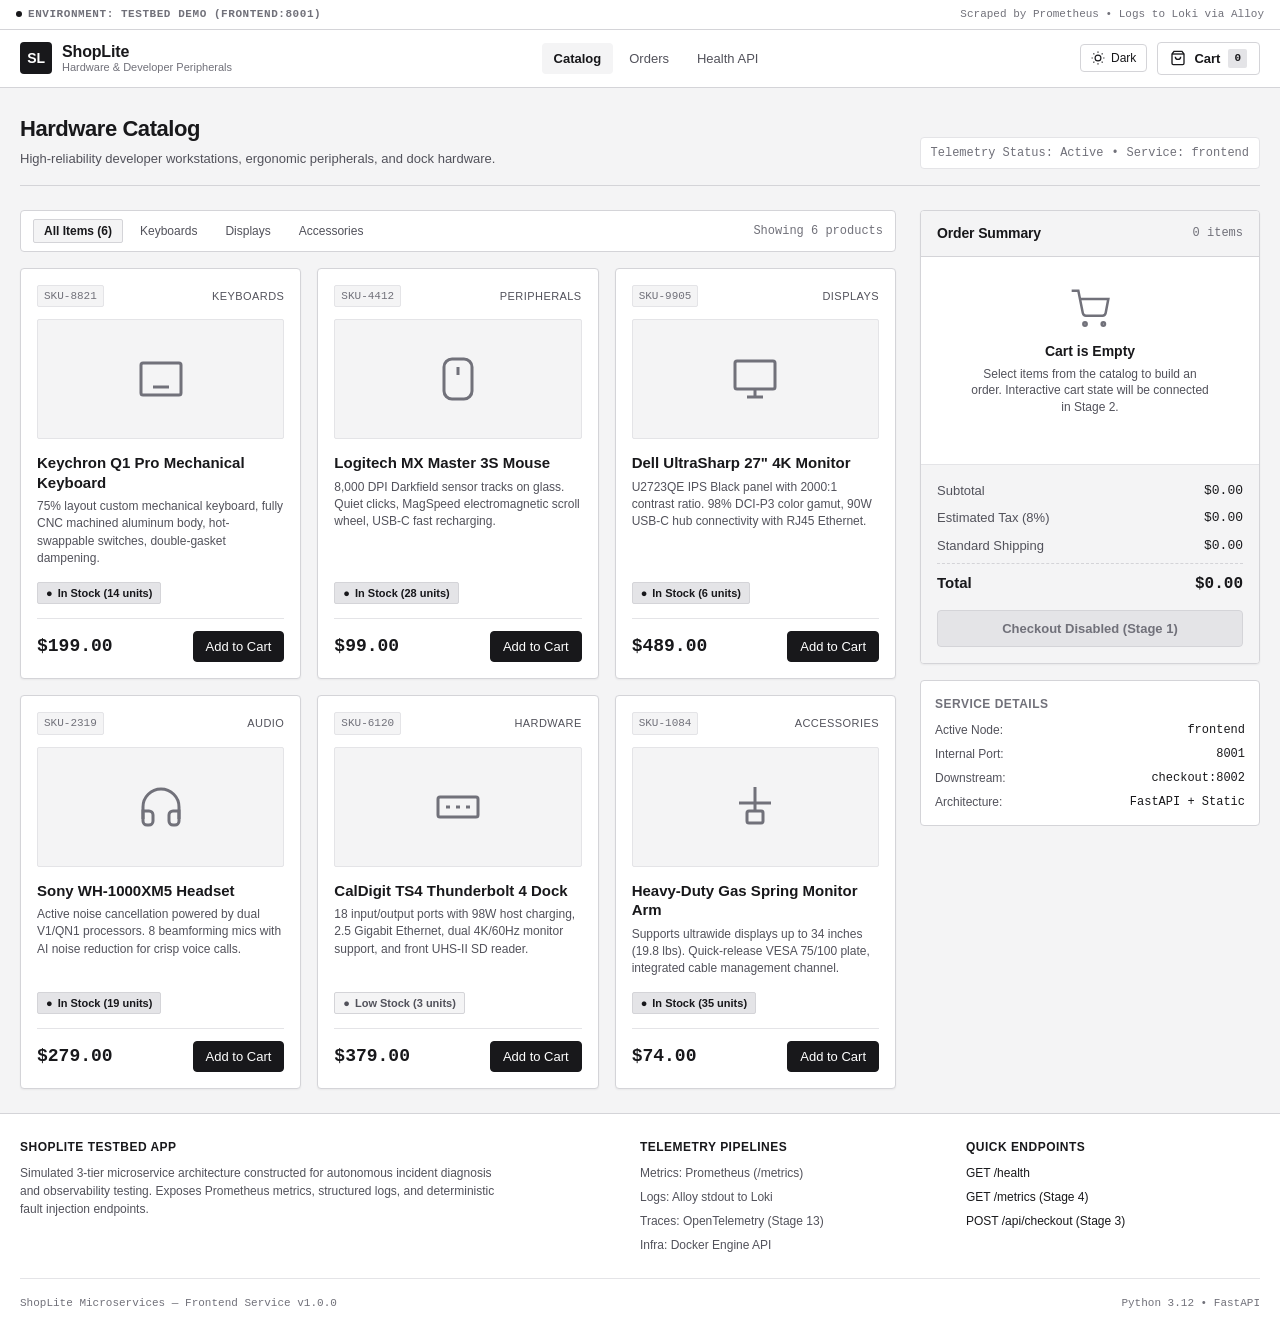
==== demo/frontend/static/index.html @ aedca8d2 "feat(demo): frontend boilerplate" ====
<!DOCTYPE html>
<html lang="en">
<head>
  <meta charset="UTF-8">
  <meta name="viewport" content="width=device-width, initial-scale=1.0">
  <title>ShopLite — Hardware &amp; Developer Peripherals</title>
  <link rel="stylesheet" href="style.css">
  <script>
    (function() {
      const savedTheme = localStorage.getItem('shoplite_theme');
      if (savedTheme === 'dark' || (!savedTheme && window.matchMedia('(prefers-color-scheme: dark)').matches)) {
        document.documentElement.setAttribute('data-theme', 'dark');
      }
    })();
  </script>
</head>
<body>

  <!-- Top System Environment Strip -->
  <aside class="system-banner" aria-label="System Environment Banner">
    <div class="system-banner-inner">
      <div class="system-badge">
        <span class="status-dot"></span>
        <span>Environment: Testbed Demo (frontend:8001)</span>
      </div>
      <div class="system-meta">
        <span>Scraped by Prometheus • Logs to Loki via Alloy</span>
      </div>
    </div>
  </aside>

  <!-- Site Header -->
  <header class="site-header">
    <div class="header-container">
      <div class="brand-section">
        <div class="brand-mark">SL</div>
        <div class="brand-info">
          <span class="brand-title">ShopLite</span>
          <span class="brand-tagline">Hardware &amp; Developer Peripherals</span>
        </div>
      </div>

      <nav aria-label="Main Navigation">
        <ul class="nav-links">
          <li class="nav-item active"><a href="#">Catalog</a></li>
          <li class="nav-item"><a href="#">Orders</a></li>
          <li class="nav-item"><a href="/health">Health API</a></li>
        </ul>
      </nav>

      <div class="header-actions">
        <!-- Monochrome Dark Mode Toggle -->
        <button id="theme-toggle" class="theme-toggle-btn" type="button" aria-label="Toggle monochrome dark theme">
          <svg class="theme-toggle-icon" viewBox="0 0 24 24">
            <circle cx="12" cy="12" r="5"></circle>
            <line x1="12" y1="1" x2="12" y2="3"></line>
            <line x1="12" y1="21" x2="12" y2="23"></line>
            <line x1="4.22" y1="4.22" x2="5.64" y2="5.64"></line>
            <line x1="18.36" y1="18.36" x2="19.78" y2="19.78"></line>
            <line x1="1" y1="12" x2="3" y2="12"></line>
            <line x1="21" y1="12" x2="23" y2="12"></line>
            <line x1="4.22" y1="19.78" x2="5.64" y2="18.36"></line>
            <line x1="18.36" y1="5.64" x2="19.78" y2="4.22"></line>
          </svg>
          <span id="theme-toggle-text">Dark</span>
        </button>

        <div class="cart-indicator" title="Shopping Cart">
          <svg class="cart-icon" viewBox="0 0 24 24">
            <path d="M6 2L3 6v14a2 2 0 0 0 2 2h14a2 2 0 0 0 2-2V6l-3-4z"></path>
            <line x1="3" y1="6" x2="21" y2="6"></line>
            <path d="M16 10a4 4 0 0 1-8 0"></path>
          </svg>
          <span>Cart</span>
          <span class="cart-count-badge">0</span>
        </div>
      </div>
    </div>
  </header>

  <!-- Main Content -->
  <main class="app-main">
    <div class="page-intro">
      <div>
        <h1 class="page-title">Hardware Catalog</h1>
        <p class="page-desc">High-reliability developer workstations, ergonomic peripherals, and dock hardware.</p>
      </div>
      <div class="catalog-status">
        <span>Telemetry Status: Active</span>
        <span>•</span>
        <span>Service: frontend</span>
      </div>
    </div>

    <div class="content-layout">
      <!-- Catalog Products Area -->
      <section class="products-section" aria-label="Available Products">
        <div class="catalog-toolbar">
          <div class="filter-group">
            <button class="filter-btn active" type="button">All Items (6)</button>
            <button class="filter-btn" type="button">Keyboards</button>
            <button class="filter-btn" type="button">Displays</button>
            <button class="filter-btn" type="button">Accessories</button>
          </div>
          <span class="item-count-text">Showing 6 products</span>
        </div>

        <div class="products-grid">
          <!-- Product 1 -->
          <article class="product-card" data-product-id="1">
            <div class="card-header">
              <span class="sku-tag">SKU-8821</span>
              <span class="category-tag">Keyboards</span>
            </div>
            <div class="product-schematic" aria-hidden="true">
              <svg class="schematic-svg" viewBox="0 0 24 24">
                <rect x="2" y="4" width="20" height="16" rx="1"></rect>
                <line x1="6" y1="8" x2="6" y2="8.01"></line>
                <line x1="10" y1="8" x2="10" y2="8.01"></line>
                <line x1="14" y1="8" x2="14" y2="8.01"></line>
                <line x1="18" y1="8" x2="18" y2="8.01"></line>
                <line x1="6" y1="12" x2="6" y2="12.01"></line>
                <line x1="10" y1="12" x2="10" y2="12.01"></line>
                <line x1="14" y1="12" x2="14" y2="12.01"></line>
                <line x1="18" y1="12" x2="18" y2="12.01"></line>
                <line x1="8" y1="16" x2="16" y2="16"></line>
              </svg>
            </div>
            <h2 class="product-title">Keychron Q1 Pro Mechanical Keyboard</h2>
            <p class="product-description">75% layout custom mechanical keyboard, fully CNC machined aluminum body, hot-swappable switches, double-gasket dampening.</p>
            <div class="stock-indicator in-stock">
              <span>●</span>
              <span>In Stock (14 units)</span>
            </div>
            <div class="card-footer">
              <span class="product-price">$199.00</span>
              <button class="btn-add-cart" type="button">
                <span>Add to Cart</span>
              </button>
            </div>
          </article>

          <!-- Product 2 -->
          <article class="product-card" data-product-id="2">
            <div class="card-header">
              <span class="sku-tag">SKU-4412</span>
              <span class="category-tag">Peripherals</span>
            </div>
            <div class="product-schematic" aria-hidden="true">
              <svg class="schematic-svg" viewBox="0 0 24 24">
                <rect x="5" y="2" width="14" height="20" rx="4"></rect>
                <line x1="12" y1="6" x2="12" y2="10"></line>
              </svg>
            </div>
            <h2 class="product-title">Logitech MX Master 3S Mouse</h2>
            <p class="product-description">8,000 DPI Darkfield sensor tracks on glass. Quiet clicks, MagSpeed electromagnetic scroll wheel, USB-C fast recharging.</p>
            <div class="stock-indicator in-stock">
              <span>●</span>
              <span>In Stock (28 units)</span>
            </div>
            <div class="card-footer">
              <span class="product-price">$99.00</span>
              <button class="btn-add-cart" type="button">
                <span>Add to Cart</span>
              </button>
            </div>
          </article>

          <!-- Product 3 -->
          <article class="product-card" data-product-id="3">
            <div class="card-header">
              <span class="sku-tag">SKU-9905</span>
              <span class="category-tag">Displays</span>
            </div>
            <div class="product-schematic" aria-hidden="true">
              <svg class="schematic-svg" viewBox="0 0 24 24">
                <rect x="2" y="3" width="20" height="14" rx="1"></rect>
                <line x1="8" y1="21" x2="16" y2="21"></line>
                <line x1="12" y1="17" x2="12" y2="21"></line>
              </svg>
            </div>
            <h2 class="product-title">Dell UltraSharp 27" 4K Monitor</h2>
            <p class="product-description">U2723QE IPS Black panel with 2000:1 contrast ratio. 98% DCI-P3 color gamut, 90W USB-C hub connectivity with RJ45 Ethernet.</p>
            <div class="stock-indicator in-stock">
              <span>●</span>
              <span>In Stock (6 units)</span>
            </div>
            <div class="card-footer">
              <span class="product-price">$489.00</span>
              <button class="btn-add-cart" type="button">
                <span>Add to Cart</span>
              </button>
            </div>
          </article>

          <!-- Product 4 -->
          <article class="product-card" data-product-id="4">
            <div class="card-header">
              <span class="sku-tag">SKU-2319</span>
              <span class="category-tag">Audio</span>
            </div>
            <div class="product-schematic" aria-hidden="true">
              <svg class="schematic-svg" viewBox="0 0 24 24">
                <path d="M3 18v-6a9 9 0 0 1 18 0v6"></path>
                <path d="M21 19a2 2 0 0 1-2 2h-1a2 2 0 0 1-2-2v-3a2 2 0 0 1 2-2h3zM3 19a2 2 0 0 0 2 2h1a2 2 0 0 0 2-2v-3a2 2 0 0 0-2-2H3z"></path>
              </svg>
            </div>
            <h2 class="product-title">Sony WH-1000XM5 Headset</h2>
            <p class="product-description">Active noise cancellation powered by dual V1/QN1 processors. 8 beamforming mics with AI noise reduction for crisp voice calls.</p>
            <div class="stock-indicator in-stock">
              <span>●</span>
              <span>In Stock (19 units)</span>
            </div>
            <div class="card-footer">
              <span class="product-price">$279.00</span>
              <button class="btn-add-cart" type="button">
                <span>Add to Cart</span>
              </button>
            </div>
          </article>

          <!-- Product 5 -->
          <article class="product-card" data-product-id="5">
            <div class="card-header">
              <span class="sku-tag">SKU-6120</span>
              <span class="category-tag">Hardware</span>
            </div>
            <div class="product-schematic" aria-hidden="true">
              <svg class="schematic-svg" viewBox="0 0 24 24">
                <rect x="2" y="7" width="20" height="10" rx="1"></rect>
                <line x1="6" y1="12" x2="8" y2="12"></line>
                <line x1="11" y1="12" x2="13" y2="12"></line>
                <line x1="16" y1="12" x2="18" y2="12"></line>
              </svg>
            </div>
            <h2 class="product-title">CalDigit TS4 Thunderbolt 4 Dock</h2>
            <p class="product-description">18 input/output ports with 98W host charging, 2.5 Gigabit Ethernet, dual 4K/60Hz monitor support, and front UHS-II SD reader.</p>
            <div class="stock-indicator low-stock">
              <span>●</span>
              <span>Low Stock (3 units)</span>
            </div>
            <div class="card-footer">
              <span class="product-price">$379.00</span>
              <button class="btn-add-cart" type="button">
                <span>Add to Cart</span>
              </button>
            </div>
          </article>

          <!-- Product 6 -->
          <article class="product-card" data-product-id="6">
            <div class="card-header">
              <span class="sku-tag">SKU-1084</span>
              <span class="category-tag">Accessories</span>
            </div>
            <div class="product-schematic" aria-hidden="true">
              <svg class="schematic-svg" viewBox="0 0 24 24">
                <path d="M12 2v8"></path>
                <path d="M4 10h16"></path>
                <rect x="8" y="14" width="8" height="6" rx="1"></rect>
                <line x1="12" y1="10" x2="12" y2="14"></line>
              </svg>
            </div>
            <h2 class="product-title">Heavy-Duty Gas Spring Monitor Arm</h2>
            <p class="product-description">Supports ultrawide displays up to 34 inches (19.8 lbs). Quick-release VESA 75/100 plate, integrated cable management channel.</p>
            <div class="stock-indicator in-stock">
              <span>●</span>
              <span>In Stock (35 units)</span>
            </div>
            <div class="card-footer">
              <span class="product-price">$74.00</span>
              <button class="btn-add-cart" type="button">
                <span>Add to Cart</span>
              </button>
            </div>
          </article>
        </div>
      </section>

      <!-- Cart Sidebar Area -->
      <aside class="cart-sidebar" aria-label="Shopping Cart and Order Summary">
        <div class="cart-card">
          <div class="cart-card-header">
            <h2 class="cart-card-title">Order Summary</h2>
            <span class="cart-card-count">0 items</span>
          </div>

          <div class="cart-empty-state">
            <svg class="cart-empty-icon" viewBox="0 0 24 24">
              <circle cx="9" cy="21" r="1"></circle>
              <circle cx="20" cy="21" r="1"></circle>
              <path d="M1 1h4l2.68 13.39a2 2 0 0 0 2 1.61h9.72a2 2 0 0 0 2-1.61L23 6H6"></path>
            </svg>
            <h3 class="cart-empty-title">Cart is Empty</h3>
            <p class="cart-empty-desc">Select items from the catalog to build an order. Interactive cart state will be connected in Stage 2.</p>
          </div>

          <div class="cart-card-summary">
            <div class="summary-row">
              <span>Subtotal</span>
              <span>$0.00</span>
            </div>
            <div class="summary-row">
              <span>Estimated Tax (8%)</span>
              <span>$0.00</span>
            </div>
            <div class="summary-row">
              <span>Standard Shipping</span>
              <span>$0.00</span>
            </div>
            <div class="summary-row total-row">
              <span>Total</span>
              <span>$0.00</span>
            </div>
            <button class="btn-checkout" type="button" disabled>Checkout Disabled (Stage 1)</button>
          </div>
        </div>

        <div class="cart-sidebar-info">
          <h3 class="info-title">Service Details</h3>
          <ul class="info-list">
            <li class="info-item">
              <span class="info-label">Active Node:</span>
              <span class="info-value">frontend</span>
            </li>
            <li class="info-item">
              <span class="info-label">Internal Port:</span>
              <span class="info-value">8001</span>
            </li>
            <li class="info-item">
              <span class="info-label">Downstream:</span>
              <span class="info-value">checkout:8002</span>
            </li>
            <li class="info-item">
              <span class="info-label">Architecture:</span>
              <span class="info-value">FastAPI + Static</span>
            </li>
          </ul>
        </div>
      </aside>
    </div>
  </main>

  <!-- Site Footer -->
  <footer class="site-footer">
    <div class="footer-container">
      <div class="footer-grid">
        <div>
          <h4 class="footer-col-title">ShopLite Testbed App</h4>
          <p class="footer-text">
            Simulated 3-tier microservice architecture constructed for autonomous incident diagnosis and observability testing.
            Exposes Prometheus metrics, structured logs, and deterministic fault injection endpoints.
          </p>
        </div>
        <div>
          <h4 class="footer-col-title">Telemetry Pipelines</h4>
          <ul class="footer-links">
            <li>Metrics: Prometheus (/metrics)</li>
            <li>Logs: Alloy stdout to Loki</li>
            <li>Traces: OpenTelemetry (Stage 13)</li>
            <li>Infra: Docker Engine API</li>
          </ul>
        </div>
        <div>
          <h4 class="footer-col-title">Quick Endpoints</h4>
          <ul class="footer-links">
            <li><a href="/health">GET /health</a></li>
            <li><a href="#">GET /metrics (Stage 4)</a></li>
            <li><a href="#">POST /api/checkout (Stage 3)</a></li>
          </ul>
        </div>
      </div>
      <div class="footer-bottom">
        <span>ShopLite Microservices — Frontend Service v1.0.0</span>
        <span>Python 3.12 • FastAPI</span>
      </div>
    </div>
  </footer>

  <!-- Theme Toggle Script -->
  <script>
    (function() {
      const toggleBtn = document.getElementById('theme-toggle');
      const toggleText = document.getElementById('theme-toggle-text');
      function updateText() {
        const isDark = document.documentElement.getAttribute('data-theme') === 'dark';
        if (toggleText) toggleText.textContent = isDark ? 'Light' : 'Dark';
      }
      updateText();
      toggleBtn?.addEventListener('click', function() {
        const isDark = document.documentElement.getAttribute('data-theme') === 'dark';
        const next = isDark ? 'light' : 'dark';
        document.documentElement.setAttribute('data-theme', next);
        localStorage.setItem('shoplite_theme', next);
        updateText();
      });
    })();
  </script>

</body>
</html>
---- demo/frontend/static/style.css ----
/* ShopLite Demo Frontend Stylesheet
   Designed for maximum legibility, daily-driver utility, and clear hierarchy.
   Monochrome palette: pure grays and zincs.
   No gradients, no exaggerated border radii, no decorative gimmick fonts.
*/

:root {
  --bg-app: #f4f4f5;
  --bg-surface: #ffffff;
  --bg-subtle: #f4f4f5;
  --bg-alt: #e4e4e7;
  
  --text-main: #18181b;
  --text-muted: #52525b;
  --text-subtle: #71717a;
  --text-inverse: #ffffff;

  --border-color: #d4d4d8;
  --border-subtle: #e4e4e7;
  --border-focus: #18181b;

  --primary: #18181b;
  --primary-hover: #27272a;
  --primary-active: #3f3f46;

  --accent: #18181b;
  --accent-hover: #27272a;

  --stock-in-text: #18181b;
  --stock-in-bg: #e4e4e7;
  --stock-in-border: #d4d4d8;

  --stock-low-text: #52525b;
  --stock-low-bg: #f4f4f5;
  --stock-low-border: #d4d4d8;

  --radius-sm: 2px;
  --radius-md: 4px;

  --font-sans: -apple-system, BlinkMacSystemFont, "Segoe UI", Roboto, Oxygen, Ubuntu, Cantarell, "Helvetica Neue", Arial, sans-serif;
  --font-mono: ui-monospace, SFMono-Regular, Menlo, Monaco, Consolas, "Liberation Mono", monospace;
  
  --shadow-card: 0 1px 3px rgba(0, 0, 0, 0.08);
  --shadow-sm: 0 1px 2px rgba(0, 0, 0, 0.05);
}

[data-theme="dark"] {
  --bg-app: #09090b;
  --bg-surface: #121215;
  --bg-subtle: #18181b;
  --bg-alt: #27272a;

  --text-main: #fafafa;
  --text-muted: #a1a1aa;
  --text-subtle: #71717a;
  --text-inverse: #09090b;

  --border-color: #27272a;
  --border-subtle: #1c1c20;
  --border-focus: #fafafa;

  --primary: #fafafa;
  --primary-hover: #e4e4e7;
  --primary-active: #d4d4d8;

  --accent: #fafafa;
  --accent-hover: #e4e4e7;

  --stock-in-text: #fafafa;
  --stock-in-bg: #27272a;
  --stock-in-border: #3f3f46;

  --stock-low-text: #a1a1aa;
  --stock-low-bg: #18181b;
  --stock-low-border: #27272a;

  --shadow-card: 0 1px 3px rgba(0, 0, 0, 0.5);
  --shadow-sm: 0 1px 2px rgba(0, 0, 0, 0.4);
}

*, *::before, *::after {
  box-sizing: border-box;
  margin: 0;
  padding: 0;
}

body {
  font-family: var(--font-sans);
  font-size: 14px;
  line-height: 1.5;
  color: var(--text-main);
  background-color: var(--bg-app);
  -webkit-font-smoothing: antialiased;
  min-height: 100vh;
  display: flex;
  flex-direction: column;
}

/* System Banner */
.system-banner {
  background-color: var(--bg-surface);
  color: var(--text-muted);
  padding: 6px 16px;
  font-size: 12px;
  border-bottom: 1px solid var(--border-color);
}

.system-banner-inner {
  max-width: 1280px;
  margin: 0 auto;
  display: flex;
  justify-content: space-between;
  align-items: center;
  gap: 12px;
}

.system-badge {
  display: inline-flex;
  align-items: center;
  gap: 6px;
  font-family: var(--font-mono);
  font-size: 11px;
  text-transform: uppercase;
  letter-spacing: 0.05em;
  font-weight: 600;
  color: var(--text-subtle);
}

.system-badge .status-dot {
  width: 6px;
  height: 6px;
  border-radius: 50%;
  background-color: var(--text-main);
}

.system-meta {
  color: var(--text-subtle);
  font-family: var(--font-mono);
  font-size: 11px;
}

/* Site Header */
.site-header {
  background-color: var(--bg-surface);
  border-bottom: 1px solid var(--border-color);
  position: sticky;
  top: 0;
  z-index: 40;
}

.header-container {
  max-width: 1280px;
  margin: 0 auto;
  padding: 12px 20px;
  display: flex;
  align-items: center;
  justify-content: space-between;
  gap: 20px;
}

.brand-section {
  display: flex;
  align-items: center;
  gap: 10px;
  text-decoration: none;
  color: var(--text-main);
}

.brand-mark {
  background-color: var(--primary);
  color: var(--text-inverse);
  width: 32px;
  height: 32px;
  display: flex;
  align-items: center;
  justify-content: center;
  font-weight: 700;
  font-size: 14px;
  border-radius: var(--radius-md);
  letter-spacing: -0.02em;
}

.brand-info {
  display: flex;
  flex-direction: column;
}

.brand-title {
  font-size: 16px;
  font-weight: 700;
  letter-spacing: -0.01em;
  line-height: 1.2;
}

.brand-tagline {
  font-size: 11px;
  color: var(--text-subtle);
  line-height: 1.2;
}

.nav-links {
  display: flex;
  gap: 4px;
  list-style: none;
}

.nav-item a {
  display: block;
  padding: 6px 12px;
  color: var(--text-muted);
  text-decoration: none;
  font-weight: 500;
  font-size: 13px;
  border-radius: var(--radius-md);
}

.nav-item a:hover {
  background-color: var(--bg-subtle);
  color: var(--text-main);
}

.nav-item.active a {
  background-color: var(--bg-subtle);
  color: var(--text-main);
  font-weight: 600;
}

.header-actions {
  display: flex;
  align-items: center;
  gap: 10px;
}

/* Theme Toggle Button */
.theme-toggle-btn {
  background-color: var(--bg-surface);
  color: var(--text-main);
  border: 1px solid var(--border-color);
  padding: 6px 10px;
  border-radius: var(--radius-md);
  cursor: pointer;
  display: inline-flex;
  align-items: center;
  gap: 6px;
  font-size: 12px;
  font-weight: 500;
  font-family: var(--font-sans);
  transition: background-color 0.1s ease, border-color 0.1s ease;
}

.theme-toggle-btn:hover {
  background-color: var(--bg-subtle);
  border-color: var(--border-focus);
}

.theme-toggle-icon {
  width: 14px;
  height: 14px;
  stroke: var(--text-main);
  stroke-width: 2;
  fill: none;
}

.cart-indicator {
  display: inline-flex;
  align-items: center;
  gap: 8px;
  background-color: var(--bg-surface);
  border: 1px solid var(--border-color);
  padding: 6px 12px;
  border-radius: var(--radius-md);
  font-size: 13px;
  font-weight: 600;
  color: var(--text-main);
  cursor: default;
}

.cart-icon {
  width: 16px;
  height: 16px;
  stroke: var(--text-main);
  stroke-width: 2;
  fill: none;
}

.cart-count-badge {
  background-color: var(--bg-alt);
  color: var(--text-main);
  padding: 1px 6px;
  border-radius: var(--radius-sm);
  font-family: var(--font-mono);
  font-size: 11px;
}

/* Main Layout */
.app-main {
  flex: 1;
  max-width: 1280px;
  width: 100%;
  margin: 0 auto;
  padding: 24px 20px;
}

.page-intro {
  margin-bottom: 24px;
  padding-bottom: 16px;
  border-bottom: 1px solid var(--border-color);
  display: flex;
  justify-content: space-between;
  align-items: flex-end;
  gap: 16px;
  flex-wrap: wrap;
}

.page-title {
  font-size: 22px;
  font-weight: 700;
  letter-spacing: -0.02em;
  color: var(--text-main);
  margin-bottom: 4px;
}

.page-desc {
  font-size: 13px;
  color: var(--text-muted);
}

.catalog-status {
  display: flex;
  align-items: center;
  gap: 8px;
  font-size: 12px;
  font-family: var(--font-mono);
  color: var(--text-subtle);
  background: var(--bg-surface);
  border: 1px solid var(--border-subtle);
  padding: 6px 10px;
  border-radius: var(--radius-md);
}

/* Layout Grid: Products + Cart Sidebar */
.content-layout {
  display: grid;
  grid-template-columns: 1fr 340px;
  gap: 24px;
  align-items: start;
}

@media (max-width: 960px) {
  .content-layout {
    grid-template-columns: 1fr;
  }
}

/* Products Section */
.products-section {
  display: flex;
  flex-direction: column;
  gap: 16px;
}

.catalog-toolbar {
  display: flex;
  justify-content: space-between;
  align-items: center;
  background-color: var(--bg-surface);
  border: 1px solid var(--border-color);
  padding: 8px 12px;
  border-radius: var(--radius-md);
}

.filter-group {
  display: flex;
  gap: 6px;
}

.filter-btn {
  background: none;
  border: 1px solid transparent;
  padding: 4px 10px;
  font-size: 12px;
  font-weight: 500;
  color: var(--text-muted);
  border-radius: var(--radius-sm);
  cursor: pointer;
}

.filter-btn.active {
  background-color: var(--bg-subtle);
  border-color: var(--border-color);
  color: var(--text-main);
  font-weight: 600;
}

.item-count-text {
  font-size: 12px;
  color: var(--text-subtle);
  font-family: var(--font-mono);
}

.products-grid {
  display: grid;
  grid-template-columns: repeat(auto-fill, minmax(280px, 1fr));
  gap: 16px;
}

/* Product Card */
.product-card {
  background-color: var(--bg-surface);
  border: 1px solid var(--border-color);
  border-radius: var(--radius-md);
  padding: 16px;
  display: flex;
  flex-direction: column;
  transition: border-color 0.15s ease, box-shadow 0.15s ease;
  box-shadow: var(--shadow-sm);
}

.product-card:hover {
  border-color: var(--border-focus);
  box-shadow: var(--shadow-card);
}

.card-header {
  display: flex;
  justify-content: space-between;
  align-items: center;
  margin-bottom: 12px;
}

.sku-tag {
  font-family: var(--font-mono);
  font-size: 11px;
  color: var(--text-subtle);
  background-color: var(--bg-subtle);
  padding: 2px 6px;
  border-radius: var(--radius-sm);
  border: 1px solid var(--border-subtle);
}

.category-tag {
  font-size: 11px;
  font-weight: 500;
  color: var(--text-muted);
  text-transform: uppercase;
  letter-spacing: 0.04em;
}

.product-schematic {
  height: 120px;
  background-color: var(--bg-subtle);
  border: 1px solid var(--border-subtle);
  border-radius: var(--radius-sm);
  display: flex;
  align-items: center;
  justify-content: center;
  margin-bottom: 14px;
}

.schematic-svg {
  width: 48px;
  height: 48px;
  stroke: var(--text-subtle);
  stroke-width: 1.5;
  fill: none;
}

.product-title {
  font-size: 15px;
  font-weight: 600;
  line-height: 1.3;
  color: var(--text-main);
  margin-bottom: 6px;
}

.product-description {
  font-size: 12px;
  color: var(--text-muted);
  line-height: 1.45;
  margin-bottom: 14px;
  flex: 1;
}

.stock-indicator {
  display: inline-flex;
  align-items: center;
  gap: 5px;
  font-size: 11px;
  font-weight: 600;
  padding: 2px 8px;
  border-radius: var(--radius-sm);
  width: fit-content;
  margin-bottom: 14px;
}

.stock-indicator.in-stock {
  color: var(--stock-in-text);
  background-color: var(--stock-in-bg);
  border: 1px solid var(--stock-in-border);
}

.stock-indicator.low-stock {
  color: var(--stock-low-text);
  background-color: var(--stock-low-bg);
  border: 1px solid var(--stock-low-border);
}

.card-footer {
  display: flex;
  align-items: center;
  justify-content: space-between;
  padding-top: 12px;
  border-top: 1px solid var(--border-subtle);
  margin-top: auto;
}

.product-price {
  font-family: var(--font-mono);
  font-size: 18px;
  font-weight: 700;
  color: var(--text-main);
}

.btn-add-cart {
  background-color: var(--primary);
  color: var(--text-inverse);
  border: 1px solid var(--primary);
  padding: 7px 12px;
  font-size: 13px;
  font-weight: 500;
  border-radius: var(--radius-md);
  cursor: pointer;
  display: inline-flex;
  align-items: center;
  gap: 6px;
  transition: background-color 0.1s ease;
}

.btn-add-cart:hover {
  background-color: var(--primary-hover);
}

.btn-add-cart:active {
  background-color: var(--primary-active);
}

/* Sidebar: Cart & Order Area */
.cart-sidebar {
  display: flex;
  flex-direction: column;
  gap: 16px;
}

.cart-card {
  background-color: var(--bg-surface);
  border: 1px solid var(--border-color);
  border-radius: var(--radius-md);
  box-shadow: var(--shadow-sm);
  overflow: hidden;
}

.cart-card-header {
  padding: 12px 16px;
  border-bottom: 1px solid var(--border-color);
  display: flex;
  justify-content: space-between;
  align-items: center;
  background-color: var(--bg-subtle);
}

.cart-card-title {
  font-size: 14px;
  font-weight: 700;
  color: var(--text-main);
  letter-spacing: -0.01em;
}

.cart-card-count {
  font-family: var(--font-mono);
  font-size: 12px;
  color: var(--text-subtle);
}

.cart-empty-state {
  padding: 32px 16px;
  text-align: center;
  display: flex;
  flex-direction: column;
  align-items: center;
  justify-content: center;
}

.cart-empty-icon {
  width: 40px;
  height: 40px;
  stroke: var(--text-subtle);
  stroke-width: 1.5;
  fill: none;
  margin-bottom: 12px;
}

.cart-empty-title {
  font-size: 14px;
  font-weight: 600;
  color: var(--text-main);
  margin-bottom: 4px;
}

.cart-empty-desc {
  font-size: 12px;
  color: var(--text-muted);
  max-width: 240px;
  line-height: 1.4;
  margin-bottom: 16px;
}

.cart-card-summary {
  padding: 16px;
  border-top: 1px solid var(--border-subtle);
  background-color: var(--bg-subtle);
}

.summary-row {
  display: flex;
  justify-content: space-between;
  font-size: 13px;
  color: var(--text-muted);
  margin-bottom: 8px;
}

.summary-row span:last-child {
  font-family: var(--font-mono);
  color: var(--text-main);
}

.summary-row.total-row {
  font-size: 15px;
  font-weight: 700;
  color: var(--text-main);
  padding-top: 8px;
  border-top: 1px dashed var(--border-color);
  margin-top: 8px;
  margin-bottom: 14px;
}

.summary-row.total-row span:last-child {
  font-family: var(--font-mono);
  font-size: 16px;
  font-weight: 700;
}

.btn-checkout {
  width: 100%;
  background-color: var(--bg-alt);
  color: var(--text-subtle);
  border: 1px solid var(--border-color);
  padding: 10px 14px;
  font-size: 13px;
  font-weight: 600;
  border-radius: var(--radius-md);
  cursor: not-allowed;
  text-align: center;
}

.cart-sidebar-info {
  background-color: var(--bg-surface);
  border: 1px solid var(--border-color);
  border-radius: var(--radius-md);
  padding: 14px;
}

.info-title {
  font-size: 12px;
  font-weight: 700;
  text-transform: uppercase;
  letter-spacing: 0.04em;
  color: var(--text-subtle);
  margin-bottom: 8px;
}

.info-list {
  list-style: none;
  display: flex;
  flex-direction: column;
  gap: 6px;
}

.info-item {
  display: flex;
  justify-content: space-between;
  font-size: 12px;
}

.info-label {
  color: var(--text-muted);
}

.info-value {
  font-family: var(--font-mono);
  color: var(--text-main);
  font-weight: 500;
}

/* Site Footer */
.site-footer {
  margin-top: auto;
  background-color: var(--bg-surface);
  border-top: 1px solid var(--border-color);
  padding: 24px 20px 20px;
}

.footer-container {
  max-width: 1280px;
  margin: 0 auto;
}

.footer-grid {
  display: grid;
  grid-template-columns: 2fr 1fr 1fr;
  gap: 32px;
  margin-bottom: 24px;
}

@media (max-width: 768px) {
  .footer-grid {
    grid-template-columns: 1fr;
    gap: 20px;
  }
}

.footer-col-title {
  font-size: 12px;
  font-weight: 700;
  text-transform: uppercase;
  letter-spacing: 0.04em;
  color: var(--text-main);
  margin-bottom: 8px;
}

.footer-text {
  font-size: 12px;
  color: var(--text-muted);
  line-height: 1.5;
  max-width: 480px;
}

.footer-links {
  list-style: none;
  display: flex;
  flex-direction: column;
  gap: 6px;
}

.footer-links li {
  font-size: 12px;
  color: var(--text-muted);
}

.footer-links a {
  color: var(--accent);
  text-decoration: none;
}

.footer-links a:hover {
  text-decoration: underline;
}

.footer-bottom {
  padding-top: 16px;
  border-top: 1px solid var(--border-subtle);
  display: flex;
  justify-content: space-between;
  align-items: center;
  font-size: 11px;
  color: var(--text-subtle);
  font-family: var(--font-mono);
}
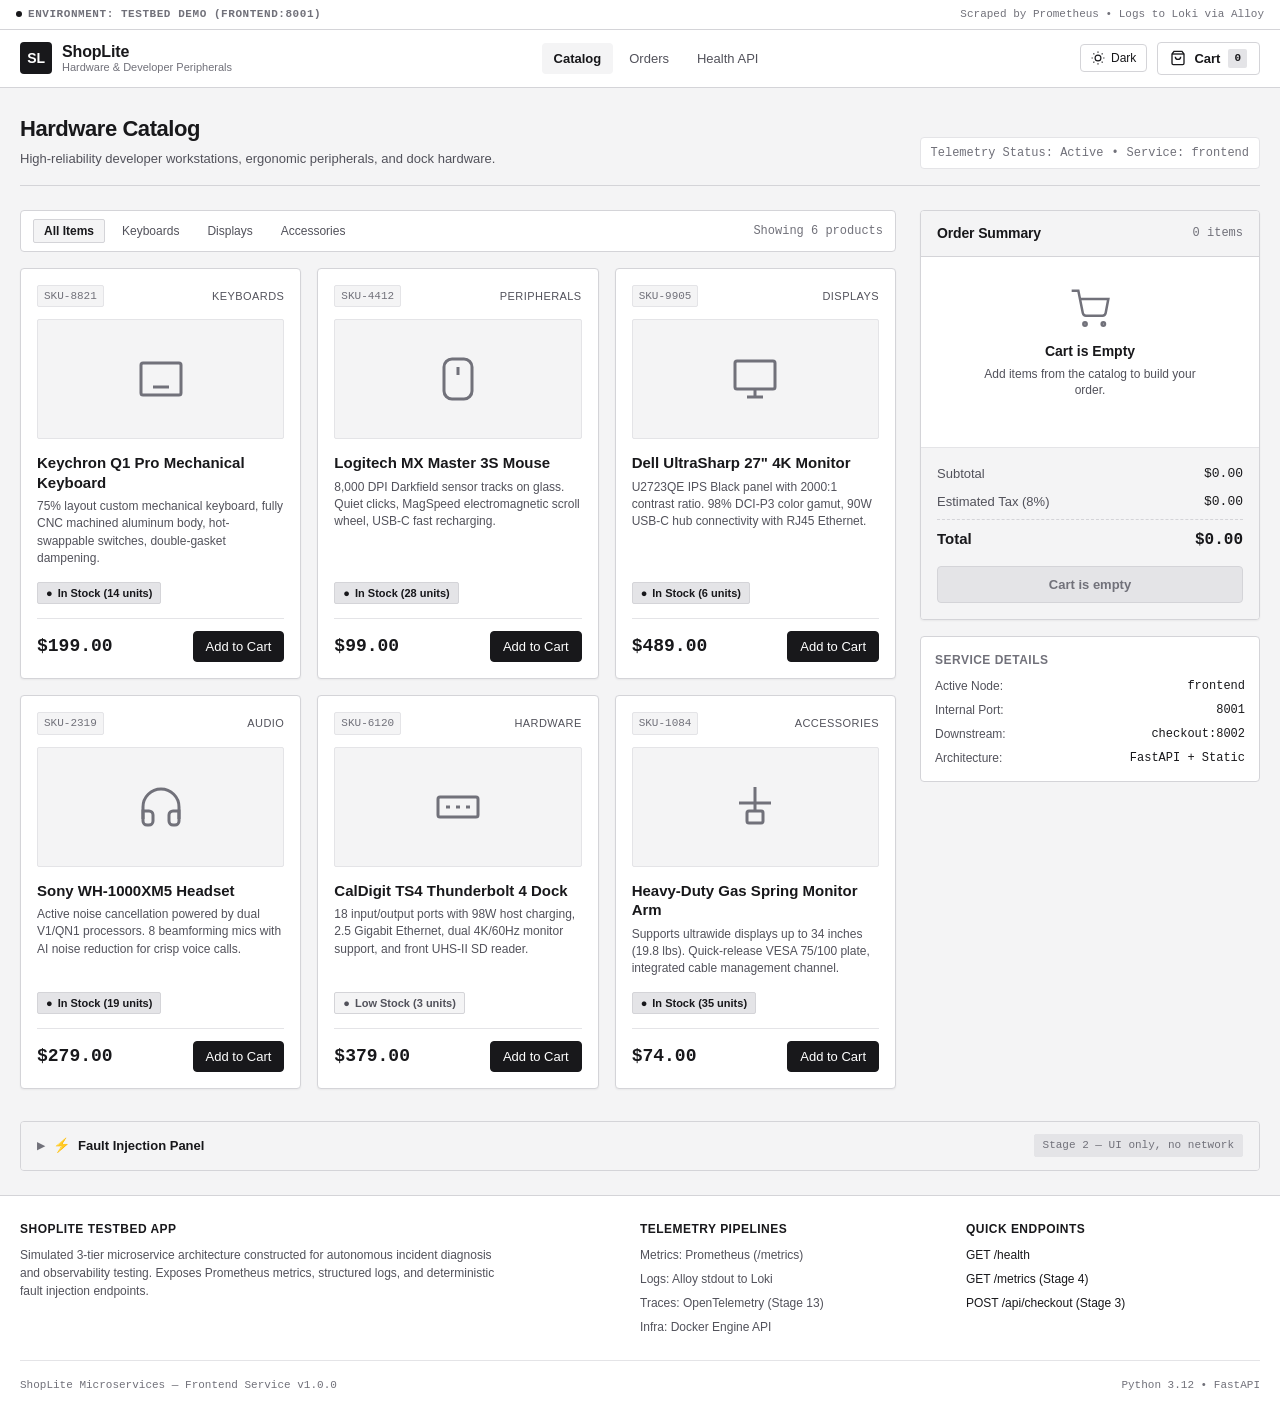
==== commit aa437a85: "feat(demo): frontend interactivity with mock data" ====
--- a/demo/frontend/static/index.html
+++ b/demo/frontend/static/index.html
@@ -49,7 +49,6 @@
       </nav>
 
       <div class="header-actions">
-        <!-- Monochrome Dark Mode Toggle -->
         <button id="theme-toggle" class="theme-toggle-btn" type="button" aria-label="Toggle monochrome dark theme">
           <svg class="theme-toggle-icon" viewBox="0 0 24 24">
             <circle cx="12" cy="12" r="5"></circle>
@@ -72,7 +71,7 @@
             <path d="M16 10a4 4 0 0 1-8 0"></path>
           </svg>
           <span>Cart</span>
-          <span class="cart-count-badge">0</span>
+          <span id="cart-count-badge" class="cart-count-badge">0</span>
         </div>
       </div>
     </div>
@@ -96,223 +95,55 @@
       <!-- Catalog Products Area -->
       <section class="products-section" aria-label="Available Products">
         <div class="catalog-toolbar">
-          <div class="filter-group">
-            <button class="filter-btn active" type="button">All Items (6)</button>
-            <button class="filter-btn" type="button">Keyboards</button>
-            <button class="filter-btn" type="button">Displays</button>
-            <button class="filter-btn" type="button">Accessories</button>
-          </div>
-          <span class="item-count-text">Showing 6 products</span>
-        </div>
-
-        <div class="products-grid">
-          <!-- Product 1 -->
-          <article class="product-card" data-product-id="1">
-            <div class="card-header">
-              <span class="sku-tag">SKU-8821</span>
-              <span class="category-tag">Keyboards</span>
-            </div>
-            <div class="product-schematic" aria-hidden="true">
-              <svg class="schematic-svg" viewBox="0 0 24 24">
-                <rect x="2" y="4" width="20" height="16" rx="1"></rect>
-                <line x1="6" y1="8" x2="6" y2="8.01"></line>
-                <line x1="10" y1="8" x2="10" y2="8.01"></line>
-                <line x1="14" y1="8" x2="14" y2="8.01"></line>
-                <line x1="18" y1="8" x2="18" y2="8.01"></line>
-                <line x1="6" y1="12" x2="6" y2="12.01"></line>
-                <line x1="10" y1="12" x2="10" y2="12.01"></line>
-                <line x1="14" y1="12" x2="14" y2="12.01"></line>
-                <line x1="18" y1="12" x2="18" y2="12.01"></line>
-                <line x1="8" y1="16" x2="16" y2="16"></line>
-              </svg>
-            </div>
-            <h2 class="product-title">Keychron Q1 Pro Mechanical Keyboard</h2>
-            <p class="product-description">75% layout custom mechanical keyboard, fully CNC machined aluminum body, hot-swappable switches, double-gasket dampening.</p>
-            <div class="stock-indicator in-stock">
-              <span>●</span>
-              <span>In Stock (14 units)</span>
-            </div>
-            <div class="card-footer">
-              <span class="product-price">$199.00</span>
-              <button class="btn-add-cart" type="button">
-                <span>Add to Cart</span>
-              </button>
-            </div>
-          </article>
-
-          <!-- Product 2 -->
-          <article class="product-card" data-product-id="2">
-            <div class="card-header">
-              <span class="sku-tag">SKU-4412</span>
-              <span class="category-tag">Peripherals</span>
-            </div>
-            <div class="product-schematic" aria-hidden="true">
-              <svg class="schematic-svg" viewBox="0 0 24 24">
-                <rect x="5" y="2" width="14" height="20" rx="4"></rect>
-                <line x1="12" y1="6" x2="12" y2="10"></line>
-              </svg>
-            </div>
-            <h2 class="product-title">Logitech MX Master 3S Mouse</h2>
-            <p class="product-description">8,000 DPI Darkfield sensor tracks on glass. Quiet clicks, MagSpeed electromagnetic scroll wheel, USB-C fast recharging.</p>
-            <div class="stock-indicator in-stock">
-              <span>●</span>
-              <span>In Stock (28 units)</span>
-            </div>
-            <div class="card-footer">
-              <span class="product-price">$99.00</span>
-              <button class="btn-add-cart" type="button">
-                <span>Add to Cart</span>
-              </button>
-            </div>
-          </article>
-
-          <!-- Product 3 -->
-          <article class="product-card" data-product-id="3">
-            <div class="card-header">
-              <span class="sku-tag">SKU-9905</span>
-              <span class="category-tag">Displays</span>
-            </div>
-            <div class="product-schematic" aria-hidden="true">
-              <svg class="schematic-svg" viewBox="0 0 24 24">
-                <rect x="2" y="3" width="20" height="14" rx="1"></rect>
-                <line x1="8" y1="21" x2="16" y2="21"></line>
-                <line x1="12" y1="17" x2="12" y2="21"></line>
-              </svg>
-            </div>
-            <h2 class="product-title">Dell UltraSharp 27" 4K Monitor</h2>
-            <p class="product-description">U2723QE IPS Black panel with 2000:1 contrast ratio. 98% DCI-P3 color gamut, 90W USB-C hub connectivity with RJ45 Ethernet.</p>
-            <div class="stock-indicator in-stock">
-              <span>●</span>
-              <span>In Stock (6 units)</span>
-            </div>
-            <div class="card-footer">
-              <span class="product-price">$489.00</span>
-              <button class="btn-add-cart" type="button">
-                <span>Add to Cart</span>
-              </button>
-            </div>
-          </article>
-
-          <!-- Product 4 -->
-          <article class="product-card" data-product-id="4">
-            <div class="card-header">
-              <span class="sku-tag">SKU-2319</span>
-              <span class="category-tag">Audio</span>
-            </div>
-            <div class="product-schematic" aria-hidden="true">
-              <svg class="schematic-svg" viewBox="0 0 24 24">
-                <path d="M3 18v-6a9 9 0 0 1 18 0v6"></path>
-                <path d="M21 19a2 2 0 0 1-2 2h-1a2 2 0 0 1-2-2v-3a2 2 0 0 1 2-2h3zM3 19a2 2 0 0 0 2 2h1a2 2 0 0 0 2-2v-3a2 2 0 0 0-2-2H3z"></path>
-              </svg>
-            </div>
-            <h2 class="product-title">Sony WH-1000XM5 Headset</h2>
-            <p class="product-description">Active noise cancellation powered by dual V1/QN1 processors. 8 beamforming mics with AI noise reduction for crisp voice calls.</p>
-            <div class="stock-indicator in-stock">
-              <span>●</span>
-              <span>In Stock (19 units)</span>
-            </div>
-            <div class="card-footer">
-              <span class="product-price">$279.00</span>
-              <button class="btn-add-cart" type="button">
-                <span>Add to Cart</span>
-              </button>
-            </div>
-          </article>
-
-          <!-- Product 5 -->
-          <article class="product-card" data-product-id="5">
-            <div class="card-header">
-              <span class="sku-tag">SKU-6120</span>
-              <span class="category-tag">Hardware</span>
-            </div>
-            <div class="product-schematic" aria-hidden="true">
-              <svg class="schematic-svg" viewBox="0 0 24 24">
-                <rect x="2" y="7" width="20" height="10" rx="1"></rect>
-                <line x1="6" y1="12" x2="8" y2="12"></line>
-                <line x1="11" y1="12" x2="13" y2="12"></line>
-                <line x1="16" y1="12" x2="18" y2="12"></line>
-              </svg>
-            </div>
-            <h2 class="product-title">CalDigit TS4 Thunderbolt 4 Dock</h2>
-            <p class="product-description">18 input/output ports with 98W host charging, 2.5 Gigabit Ethernet, dual 4K/60Hz monitor support, and front UHS-II SD reader.</p>
-            <div class="stock-indicator low-stock">
-              <span>●</span>
-              <span>Low Stock (3 units)</span>
-            </div>
-            <div class="card-footer">
-              <span class="product-price">$379.00</span>
-              <button class="btn-add-cart" type="button">
-                <span>Add to Cart</span>
-              </button>
-            </div>
-          </article>
-
-          <!-- Product 6 -->
-          <article class="product-card" data-product-id="6">
-            <div class="card-header">
-              <span class="sku-tag">SKU-1084</span>
-              <span class="category-tag">Accessories</span>
-            </div>
-            <div class="product-schematic" aria-hidden="true">
-              <svg class="schematic-svg" viewBox="0 0 24 24">
-                <path d="M12 2v8"></path>
-                <path d="M4 10h16"></path>
-                <rect x="8" y="14" width="8" height="6" rx="1"></rect>
-                <line x1="12" y1="10" x2="12" y2="14"></line>
-              </svg>
-            </div>
-            <h2 class="product-title">Heavy-Duty Gas Spring Monitor Arm</h2>
-            <p class="product-description">Supports ultrawide displays up to 34 inches (19.8 lbs). Quick-release VESA 75/100 plate, integrated cable management channel.</p>
-            <div class="stock-indicator in-stock">
-              <span>●</span>
-              <span>In Stock (35 units)</span>
-            </div>
-            <div class="card-footer">
-              <span class="product-price">$74.00</span>
-              <button class="btn-add-cart" type="button">
-                <span>Add to Cart</span>
-              </button>
-            </div>
-          </article>
-        </div>
+          <div id="filter-group" class="filter-group">
+            <button class="filter-btn active" type="button">All Items</button>
+            <button class="filter-btn" type="button" data-filter="Keyboards">Keyboards</button>
+            <button class="filter-btn" type="button" data-filter="Displays">Displays</button>
+            <button class="filter-btn" type="button" data-filter="Accessories">Accessories</button>
+          </div>
+          <span id="item-count-text" class="item-count-text">Showing 6 products</span>
+        </div>
+
+        <!-- Filled dynamically by app.js -->
+        <div id="products-grid" class="products-grid"></div>
       </section>
 
-      <!-- Cart Sidebar Area -->
+      <!-- Cart Sidebar -->
       <aside class="cart-sidebar" aria-label="Shopping Cart and Order Summary">
         <div class="cart-card">
           <div class="cart-card-header">
             <h2 class="cart-card-title">Order Summary</h2>
-            <span class="cart-card-count">0 items</span>
-          </div>
-
-          <div class="cart-empty-state">
+            <span id="cart-item-count" class="cart-card-count">0 items</span>
+          </div>
+
+          <!-- Empty state — shown by JS when cart is empty -->
+          <div id="cart-empty-state" class="cart-empty-state">
             <svg class="cart-empty-icon" viewBox="0 0 24 24">
               <circle cx="9" cy="21" r="1"></circle>
               <circle cx="20" cy="21" r="1"></circle>
               <path d="M1 1h4l2.68 13.39a2 2 0 0 0 2 1.61h9.72a2 2 0 0 0 2-1.61L23 6H6"></path>
             </svg>
             <h3 class="cart-empty-title">Cart is Empty</h3>
-            <p class="cart-empty-desc">Select items from the catalog to build an order. Interactive cart state will be connected in Stage 2.</p>
-          </div>
+            <p class="cart-empty-desc">Add items from the catalog to build your order.</p>
+          </div>
+
+          <!-- Cart line items — filled by app.js -->
+          <div id="cart-body" class="cart-body" style="display:none;"></div>
 
           <div class="cart-card-summary">
             <div class="summary-row">
               <span>Subtotal</span>
-              <span>$0.00</span>
+              <span id="summary-subtotal">$0.00</span>
             </div>
             <div class="summary-row">
               <span>Estimated Tax (8%)</span>
-              <span>$0.00</span>
-            </div>
-            <div class="summary-row">
-              <span>Standard Shipping</span>
-              <span>$0.00</span>
+              <span id="summary-tax">$0.00</span>
             </div>
             <div class="summary-row total-row">
               <span>Total</span>
-              <span>$0.00</span>
-            </div>
-            <button class="btn-checkout" type="button" disabled>Checkout Disabled (Stage 1)</button>
+              <span id="summary-total">$0.00</span>
+            </div>
+            <button id="btn-checkout" class="btn-checkout" type="button" disabled>Cart is empty</button>
           </div>
         </div>
 
@@ -339,6 +170,31 @@
         </div>
       </aside>
     </div>
+
+    <!-- Fault Panel (collapsed) -->
+    <details class="fault-panel" id="fault-panel">
+      <summary class="fault-panel-summary">
+        <span class="fault-panel-icon">⚡</span>
+        Fault Injection Panel
+        <span class="fault-panel-badge">Stage 2 — UI only, no network</span>
+      </summary>
+      <div class="fault-panel-body">
+        <div class="fault-panel-header">
+          <div>
+            <p class="fault-panel-desc">
+              Simulate service failures and degradation scenarios for observability testing.
+              Buttons update status text only in Stage 2 — real injection wired in Stage 4.
+            </p>
+            <div class="fault-status-row">
+              <span class="fault-status-label">Status:</span>
+              <span id="fault-status-text" class="fault-status-text" data-state="idle">System nominal</span>
+            </div>
+          </div>
+          <button id="fault-reset-btn" class="fault-reset-btn" type="button">Reset All Faults</button>
+        </div>
+        <div id="fault-list" class="fault-list"></div>
+      </div>
+    </details>
   </main>
 
   <!-- Site Footer -->
@@ -377,25 +233,6 @@
     </div>
   </footer>
 
-  <!-- Theme Toggle Script -->
-  <script>
-    (function() {
-      const toggleBtn = document.getElementById('theme-toggle');
-      const toggleText = document.getElementById('theme-toggle-text');
-      function updateText() {
-        const isDark = document.documentElement.getAttribute('data-theme') === 'dark';
-        if (toggleText) toggleText.textContent = isDark ? 'Light' : 'Dark';
-      }
-      updateText();
-      toggleBtn?.addEventListener('click', function() {
-        const isDark = document.documentElement.getAttribute('data-theme') === 'dark';
-        const next = isDark ? 'light' : 'dark';
-        document.documentElement.setAttribute('data-theme', next);
-        localStorage.setItem('shoplite_theme', next);
-        updateText();
-      });
-    })();
-  </script>
-
+  <script src="app.js"></script>
 </body>
 </html>
--- a/demo/frontend/static/style.css
+++ b/demo/frontend/static/style.css
@@ -660,6 +660,355 @@
   border-radius: var(--radius-md);
   cursor: not-allowed;
   text-align: center;
+  font-family: var(--font-sans);
+  transition: background-color 0.1s ease;
+}
+
+.btn-checkout:not(:disabled) {
+  background-color: var(--primary);
+  color: var(--text-inverse);
+  border-color: var(--primary);
+  cursor: pointer;
+}
+
+.btn-checkout:not(:disabled):hover {
+  background-color: var(--primary-hover);
+}
+
+/* Cart body — line items */
+.cart-body {
+  padding: 8px 0;
+  border-bottom: 1px solid var(--border-subtle);
+}
+
+.cart-line-item {
+  display: flex;
+  flex-direction: column;
+  gap: 4px;
+  padding: 10px 16px;
+  border-bottom: 1px solid var(--border-subtle);
+}
+
+.cart-line-item:last-child {
+  border-bottom: none;
+}
+
+.cart-line-info {
+  display: flex;
+  justify-content: space-between;
+  align-items: baseline;
+  gap: 8px;
+}
+
+.cart-line-name {
+  font-size: 12px;
+  font-weight: 500;
+  color: var(--text-main);
+  line-height: 1.3;
+}
+
+.cart-line-price {
+  font-family: var(--font-mono);
+  font-size: 12px;
+  color: var(--text-muted);
+  white-space: nowrap;
+}
+
+.cart-line-controls {
+  display: flex;
+  align-items: center;
+  gap: 6px;
+}
+
+.cart-qty-btn {
+  background: var(--bg-subtle);
+  border: 1px solid var(--border-color);
+  color: var(--text-main);
+  width: 22px;
+  height: 22px;
+  border-radius: var(--radius-sm);
+  cursor: pointer;
+  font-size: 14px;
+  line-height: 1;
+  display: flex;
+  align-items: center;
+  justify-content: center;
+  font-family: var(--font-mono);
+}
+
+.cart-qty-btn:hover {
+  background-color: var(--bg-alt);
+}
+
+.cart-qty-value {
+  font-family: var(--font-mono);
+  font-size: 13px;
+  font-weight: 600;
+  color: var(--text-main);
+  min-width: 18px;
+  text-align: center;
+}
+
+.cart-remove-btn {
+  background: none;
+  border: none;
+  color: var(--text-subtle);
+  cursor: pointer;
+  font-size: 11px;
+  padding: 2px 4px;
+  border-radius: var(--radius-sm);
+  margin-left: auto;
+}
+
+.cart-remove-btn:hover {
+  background-color: var(--bg-alt);
+  color: var(--text-main);
+}
+
+/* Order confirmation banner */
+.order-confirmation {
+  background-color: var(--bg-surface);
+  border: 1px solid var(--border-color);
+  border-left: 3px solid var(--primary);
+  border-radius: var(--radius-md);
+  margin-bottom: 20px;
+  padding: 12px 16px;
+}
+
+.order-confirmation-inner {
+  display: flex;
+  align-items: center;
+  gap: 12px;
+}
+
+.order-confirmation-icon {
+  font-size: 16px;
+  font-weight: 700;
+  color: var(--text-main);
+  flex-shrink: 0;
+}
+
+.order-confirmation-inner div {
+  flex: 1;
+  display: flex;
+  flex-direction: column;
+  gap: 2px;
+}
+
+.order-confirmation-inner strong {
+  font-size: 13px;
+  font-weight: 700;
+  color: var(--text-main);
+}
+
+.order-confirmation-inner span {
+  font-size: 12px;
+  color: var(--text-muted);
+  font-family: var(--font-mono);
+}
+
+.order-dismiss-btn {
+  background: none;
+  border: none;
+  color: var(--text-subtle);
+  font-size: 14px;
+  cursor: pointer;
+  padding: 2px 6px;
+  flex-shrink: 0;
+  border-radius: var(--radius-sm);
+}
+
+.order-dismiss-btn:hover {
+  background-color: var(--bg-subtle);
+  color: var(--text-main);
+}
+
+/* Fault Panel */
+.fault-panel {
+  margin-top: 32px;
+  background-color: var(--bg-surface);
+  border: 1px solid var(--border-color);
+  border-radius: var(--radius-md);
+  overflow: hidden;
+}
+
+.fault-panel-summary {
+  display: flex;
+  align-items: center;
+  gap: 8px;
+  padding: 12px 16px;
+  cursor: pointer;
+  font-size: 13px;
+  font-weight: 600;
+  color: var(--text-main);
+  list-style: none;
+  background-color: var(--bg-subtle);
+  border-bottom: 1px solid transparent;
+  user-select: none;
+}
+
+.fault-panel[open] .fault-panel-summary {
+  border-bottom-color: var(--border-color);
+}
+
+.fault-panel-summary::-webkit-details-marker {
+  display: none;
+}
+
+.fault-panel-summary::before {
+  content: '▶';
+  font-size: 10px;
+  color: var(--text-subtle);
+  transition: transform 0.15s ease;
+}
+
+.fault-panel[open] .fault-panel-summary::before {
+  transform: rotate(90deg);
+}
+
+.fault-panel-icon {
+  font-size: 14px;
+}
+
+.fault-panel-badge {
+  margin-left: auto;
+  font-family: var(--font-mono);
+  font-size: 11px;
+  font-weight: 400;
+  color: var(--text-subtle);
+  background-color: var(--bg-alt);
+  border: 1px solid var(--border-subtle);
+  padding: 2px 8px;
+  border-radius: var(--radius-sm);
+}
+
+.fault-panel-body {
+  padding: 16px;
+}
+
+.fault-panel-header {
+  display: flex;
+  justify-content: space-between;
+  align-items: flex-start;
+  gap: 16px;
+  margin-bottom: 16px;
+  flex-wrap: wrap;
+}
+
+.fault-panel-desc {
+  font-size: 12px;
+  color: var(--text-muted);
+  line-height: 1.5;
+  max-width: 600px;
+  margin-bottom: 8px;
+}
+
+.fault-status-row {
+  display: flex;
+  align-items: center;
+  gap: 8px;
+  font-size: 12px;
+}
+
+.fault-status-label {
+  font-weight: 600;
+  color: var(--text-subtle);
+  text-transform: uppercase;
+  letter-spacing: 0.04em;
+  font-size: 11px;
+  font-family: var(--font-mono);
+}
+
+.fault-status-text {
+  font-family: var(--font-mono);
+  font-size: 12px;
+  color: var(--text-main);
+}
+
+.fault-status-text[data-state="active"] {
+  color: var(--text-main);
+  font-weight: 600;
+}
+
+.fault-reset-btn {
+  background-color: var(--bg-surface);
+  color: var(--text-main);
+  border: 1px solid var(--border-color);
+  padding: 7px 14px;
+  font-size: 12px;
+  font-weight: 600;
+  border-radius: var(--radius-md);
+  cursor: pointer;
+  white-space: nowrap;
+  font-family: var(--font-sans);
+}
+
+.fault-reset-btn:hover {
+  background-color: var(--bg-subtle);
+}
+
+.fault-list {
+  display: grid;
+  grid-template-columns: repeat(auto-fill, minmax(300px, 1fr));
+  gap: 8px;
+}
+
+.fault-item {
+  display: flex;
+  align-items: center;
+  justify-content: space-between;
+  gap: 12px;
+  background-color: var(--bg-subtle);
+  border: 1px solid var(--border-subtle);
+  border-radius: var(--radius-sm);
+  padding: 10px 12px;
+}
+
+.fault-meta {
+  display: flex;
+  flex-direction: column;
+  gap: 2px;
+  min-width: 0;
+}
+
+.fault-label {
+  font-size: 12px;
+  font-weight: 600;
+  color: var(--text-main);
+  font-family: var(--font-mono);
+}
+
+.fault-desc {
+  font-size: 11px;
+  color: var(--text-muted);
+  white-space: nowrap;
+  overflow: hidden;
+  text-overflow: ellipsis;
+}
+
+.fault-trigger-btn {
+  background-color: var(--bg-surface);
+  color: var(--text-main);
+  border: 1px solid var(--border-color);
+  padding: 5px 12px;
+  font-size: 12px;
+  font-weight: 600;
+  border-radius: var(--radius-sm);
+  cursor: pointer;
+  white-space: nowrap;
+  flex-shrink: 0;
+  font-family: var(--font-sans);
+  transition: background-color 0.1s ease;
+}
+
+.fault-trigger-btn:hover {
+  background-color: var(--bg-alt);
+}
+
+.fault-trigger-btn.fault-active {
+  background-color: var(--primary);
+  color: var(--text-inverse);
+  border-color: var(--primary);
 }
 
 .cart-sidebar-info {
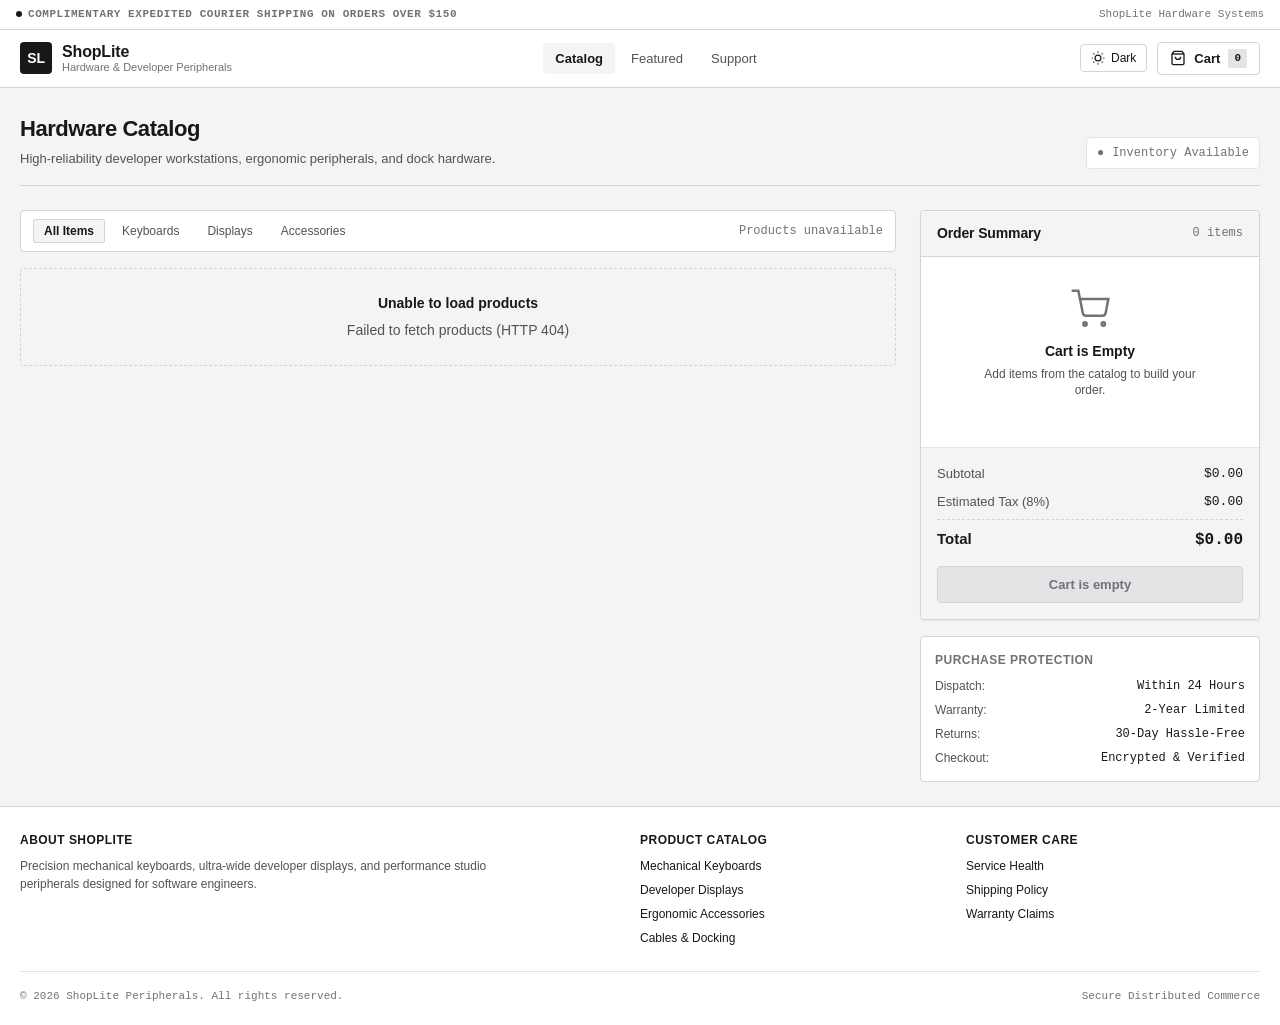
==== commit 5cdd1d10: "feat: demo app cleaned up" ====
--- a/demo/frontend/static/index.html
+++ b/demo/frontend/static/index.html
@@ -16,15 +16,15 @@
 </head>
 <body>
 
-  <!-- Top System Environment Strip -->
-  <aside class="system-banner" aria-label="System Environment Banner">
+  <!-- Top Announcement Strip -->
+  <aside class="system-banner" aria-label="Announcement Banner">
     <div class="system-banner-inner">
       <div class="system-badge">
         <span class="status-dot"></span>
-        <span>Environment: Testbed Demo (frontend:8001)</span>
+        <span>Complimentary expedited courier shipping on orders over $150</span>
       </div>
       <div class="system-meta">
-        <span>Scraped by Prometheus • Logs to Loki via Alloy</span>
+        <span>ShopLite Hardware Systems</span>
       </div>
     </div>
   </aside>
@@ -43,8 +43,8 @@
       <nav aria-label="Main Navigation">
         <ul class="nav-links">
           <li class="nav-item active"><a href="#">Catalog</a></li>
-          <li class="nav-item"><a href="#">Orders</a></li>
-          <li class="nav-item"><a href="/health">Health API</a></li>
+          <li class="nav-item"><a href="#">Featured</a></li>
+          <li class="nav-item"><a href="#">Support</a></li>
         </ul>
       </nav>
 
@@ -85,9 +85,8 @@
         <p class="page-desc">High-reliability developer workstations, ergonomic peripherals, and dock hardware.</p>
       </div>
       <div class="catalog-status">
-        <span>Telemetry Status: Active</span>
-        <span>•</span>
-        <span>Service: frontend</span>
+        <span>●</span>
+        <span>Inventory Available</span>
       </div>
     </div>
 
@@ -101,7 +100,7 @@
             <button class="filter-btn" type="button" data-filter="Displays">Displays</button>
             <button class="filter-btn" type="button" data-filter="Accessories">Accessories</button>
           </div>
-          <span id="item-count-text" class="item-count-text">Showing 6 products</span>
+          <span id="item-count-text" class="item-count-text">Showing products</span>
         </div>
 
         <!-- Filled dynamically by app.js -->
@@ -148,53 +147,28 @@
         </div>
 
         <div class="cart-sidebar-info">
-          <h3 class="info-title">Service Details</h3>
+          <h3 class="info-title">Purchase Protection</h3>
           <ul class="info-list">
             <li class="info-item">
-              <span class="info-label">Active Node:</span>
-              <span class="info-value">frontend</span>
-            </li>
-            <li class="info-item">
-              <span class="info-label">Internal Port:</span>
-              <span class="info-value">8001</span>
-            </li>
-            <li class="info-item">
-              <span class="info-label">Downstream:</span>
-              <span class="info-value">checkout:8002</span>
-            </li>
-            <li class="info-item">
-              <span class="info-label">Architecture:</span>
-              <span class="info-value">FastAPI + Static</span>
+              <span class="info-label">Dispatch:</span>
+              <span class="info-value">Within 24 Hours</span>
+            </li>
+            <li class="info-item">
+              <span class="info-label">Warranty:</span>
+              <span class="info-value">2-Year Limited</span>
+            </li>
+            <li class="info-item">
+              <span class="info-label">Returns:</span>
+              <span class="info-value">30-Day Hassle-Free</span>
+            </li>
+            <li class="info-item">
+              <span class="info-label">Checkout:</span>
+              <span class="info-value">Encrypted &amp; Verified</span>
             </li>
           </ul>
         </div>
       </aside>
     </div>
-
-    <!-- Fault Panel (collapsed) -->
-    <details class="fault-panel" id="fault-panel">
-      <summary class="fault-panel-summary">
-        <span class="fault-panel-icon">⚡</span>
-        Fault Injection Panel
-        <span class="fault-panel-badge">Stage 2 — UI only, no network</span>
-      </summary>
-      <div class="fault-panel-body">
-        <div class="fault-panel-header">
-          <div>
-            <p class="fault-panel-desc">
-              Simulate service failures and degradation scenarios for observability testing.
-              Buttons update status text only in Stage 2 — real injection wired in Stage 4.
-            </p>
-            <div class="fault-status-row">
-              <span class="fault-status-label">Status:</span>
-              <span id="fault-status-text" class="fault-status-text" data-state="idle">System nominal</span>
-            </div>
-          </div>
-          <button id="fault-reset-btn" class="fault-reset-btn" type="button">Reset All Faults</button>
-        </div>
-        <div id="fault-list" class="fault-list"></div>
-      </div>
-    </details>
   </main>
 
   <!-- Site Footer -->
@@ -202,33 +176,32 @@
     <div class="footer-container">
       <div class="footer-grid">
         <div>
-          <h4 class="footer-col-title">ShopLite Testbed App</h4>
+          <h4 class="footer-col-title">About ShopLite</h4>
           <p class="footer-text">
-            Simulated 3-tier microservice architecture constructed for autonomous incident diagnosis and observability testing.
-            Exposes Prometheus metrics, structured logs, and deterministic fault injection endpoints.
+            Precision mechanical keyboards, ultra-wide developer displays, and performance studio peripherals designed for software engineers.
           </p>
         </div>
         <div>
-          <h4 class="footer-col-title">Telemetry Pipelines</h4>
+          <h4 class="footer-col-title">Product Catalog</h4>
           <ul class="footer-links">
-            <li>Metrics: Prometheus (/metrics)</li>
-            <li>Logs: Alloy stdout to Loki</li>
-            <li>Traces: OpenTelemetry (Stage 13)</li>
-            <li>Infra: Docker Engine API</li>
+            <li><a href="#">Mechanical Keyboards</a></li>
+            <li><a href="#">Developer Displays</a></li>
+            <li><a href="#">Ergonomic Accessories</a></li>
+            <li><a href="#">Cables &amp; Docking</a></li>
           </ul>
         </div>
         <div>
-          <h4 class="footer-col-title">Quick Endpoints</h4>
+          <h4 class="footer-col-title">Customer Care</h4>
           <ul class="footer-links">
-            <li><a href="/health">GET /health</a></li>
-            <li><a href="#">GET /metrics (Stage 4)</a></li>
-            <li><a href="#">POST /api/checkout (Stage 3)</a></li>
+            <li><a href="/health">Service Health</a></li>
+            <li><a href="#">Shipping Policy</a></li>
+            <li><a href="#">Warranty Claims</a></li>
           </ul>
         </div>
       </div>
       <div class="footer-bottom">
-        <span>ShopLite Microservices — Frontend Service v1.0.0</span>
-        <span>Python 3.12 • FastAPI</span>
+        <span>&copy; 2026 ShopLite Peripherals. All rights reserved.</span>
+        <span>Secure Distributed Commerce</span>
       </div>
     </div>
   </footer>
--- a/demo/frontend/static/style.css
+++ b/demo/frontend/static/style.css
@@ -823,193 +823,24 @@
   color: var(--text-main);
 }
 
-/* Fault Panel */
-.fault-panel {
-  margin-top: 32px;
+/* Order error banner */
+.order-error {
   background-color: var(--bg-surface);
   border: 1px solid var(--border-color);
-  border-radius: var(--radius-md);
-  overflow: hidden;
-}
-
-.fault-panel-summary {
-  display: flex;
-  align-items: center;
-  gap: 8px;
+  border-left: 3px solid #e05252;
+  border-radius: var(--radius-md);
+  margin-bottom: 20px;
   padding: 12px 16px;
-  cursor: pointer;
-  font-size: 13px;
-  font-weight: 600;
-  color: var(--text-main);
-  list-style: none;
-  background-color: var(--bg-subtle);
-  border-bottom: 1px solid transparent;
-  user-select: none;
-}
-
-.fault-panel[open] .fault-panel-summary {
-  border-bottom-color: var(--border-color);
-}
-
-.fault-panel-summary::-webkit-details-marker {
-  display: none;
-}
-
-.fault-panel-summary::before {
-  content: '▶';
-  font-size: 10px;
-  color: var(--text-subtle);
-  transition: transform 0.15s ease;
-}
-
-.fault-panel[open] .fault-panel-summary::before {
-  transform: rotate(90deg);
-}
-
-.fault-panel-icon {
-  font-size: 14px;
-}
-
-.fault-panel-badge {
-  margin-left: auto;
-  font-family: var(--font-mono);
-  font-size: 11px;
-  font-weight: 400;
-  color: var(--text-subtle);
-  background-color: var(--bg-alt);
-  border: 1px solid var(--border-subtle);
-  padding: 2px 8px;
-  border-radius: var(--radius-sm);
-}
-
-.fault-panel-body {
-  padding: 16px;
-}
-
-.fault-panel-header {
-  display: flex;
-  justify-content: space-between;
-  align-items: flex-start;
-  gap: 16px;
-  margin-bottom: 16px;
-  flex-wrap: wrap;
-}
-
-.fault-panel-desc {
-  font-size: 12px;
-  color: var(--text-muted);
-  line-height: 1.5;
-  max-width: 600px;
-  margin-bottom: 8px;
-}
-
-.fault-status-row {
-  display: flex;
-  align-items: center;
-  gap: 8px;
-  font-size: 12px;
-}
-
-.fault-status-label {
-  font-weight: 600;
-  color: var(--text-subtle);
-  text-transform: uppercase;
-  letter-spacing: 0.04em;
-  font-size: 11px;
-  font-family: var(--font-mono);
-}
-
-.fault-status-text {
-  font-family: var(--font-mono);
-  font-size: 12px;
-  color: var(--text-main);
-}
-
-.fault-status-text[data-state="active"] {
-  color: var(--text-main);
-  font-weight: 600;
-}
-
-.fault-reset-btn {
-  background-color: var(--bg-surface);
-  color: var(--text-main);
-  border: 1px solid var(--border-color);
-  padding: 7px 14px;
-  font-size: 12px;
-  font-weight: 600;
-  border-radius: var(--radius-md);
-  cursor: pointer;
-  white-space: nowrap;
-  font-family: var(--font-sans);
-}
-
-.fault-reset-btn:hover {
-  background-color: var(--bg-subtle);
-}
-
-.fault-list {
-  display: grid;
-  grid-template-columns: repeat(auto-fill, minmax(300px, 1fr));
-  gap: 8px;
-}
-
-.fault-item {
-  display: flex;
-  align-items: center;
-  justify-content: space-between;
-  gap: 12px;
-  background-color: var(--bg-subtle);
-  border: 1px solid var(--border-subtle);
-  border-radius: var(--radius-sm);
-  padding: 10px 12px;
-}
-
-.fault-meta {
-  display: flex;
-  flex-direction: column;
-  gap: 2px;
-  min-width: 0;
-}
-
-.fault-label {
-  font-size: 12px;
-  font-weight: 600;
-  color: var(--text-main);
-  font-family: var(--font-mono);
-}
-
-.fault-desc {
-  font-size: 11px;
-  color: var(--text-muted);
-  white-space: nowrap;
-  overflow: hidden;
-  text-overflow: ellipsis;
-}
-
-.fault-trigger-btn {
-  background-color: var(--bg-surface);
-  color: var(--text-main);
-  border: 1px solid var(--border-color);
-  padding: 5px 12px;
-  font-size: 12px;
-  font-weight: 600;
-  border-radius: var(--radius-sm);
-  cursor: pointer;
-  white-space: nowrap;
+}
+
+.order-error-icon {
+  font-size: 16px;
+  font-weight: 700;
+  color: #e05252;
   flex-shrink: 0;
-  font-family: var(--font-sans);
-  transition: background-color 0.1s ease;
-}
-
-.fault-trigger-btn:hover {
-  background-color: var(--bg-alt);
-}
-
-.fault-trigger-btn.fault-active {
-  background-color: var(--primary);
-  color: var(--text-inverse);
-  border-color: var(--primary);
-}
+}
+
+
 
 .cart-sidebar-info {
   background-color: var(--bg-surface);
